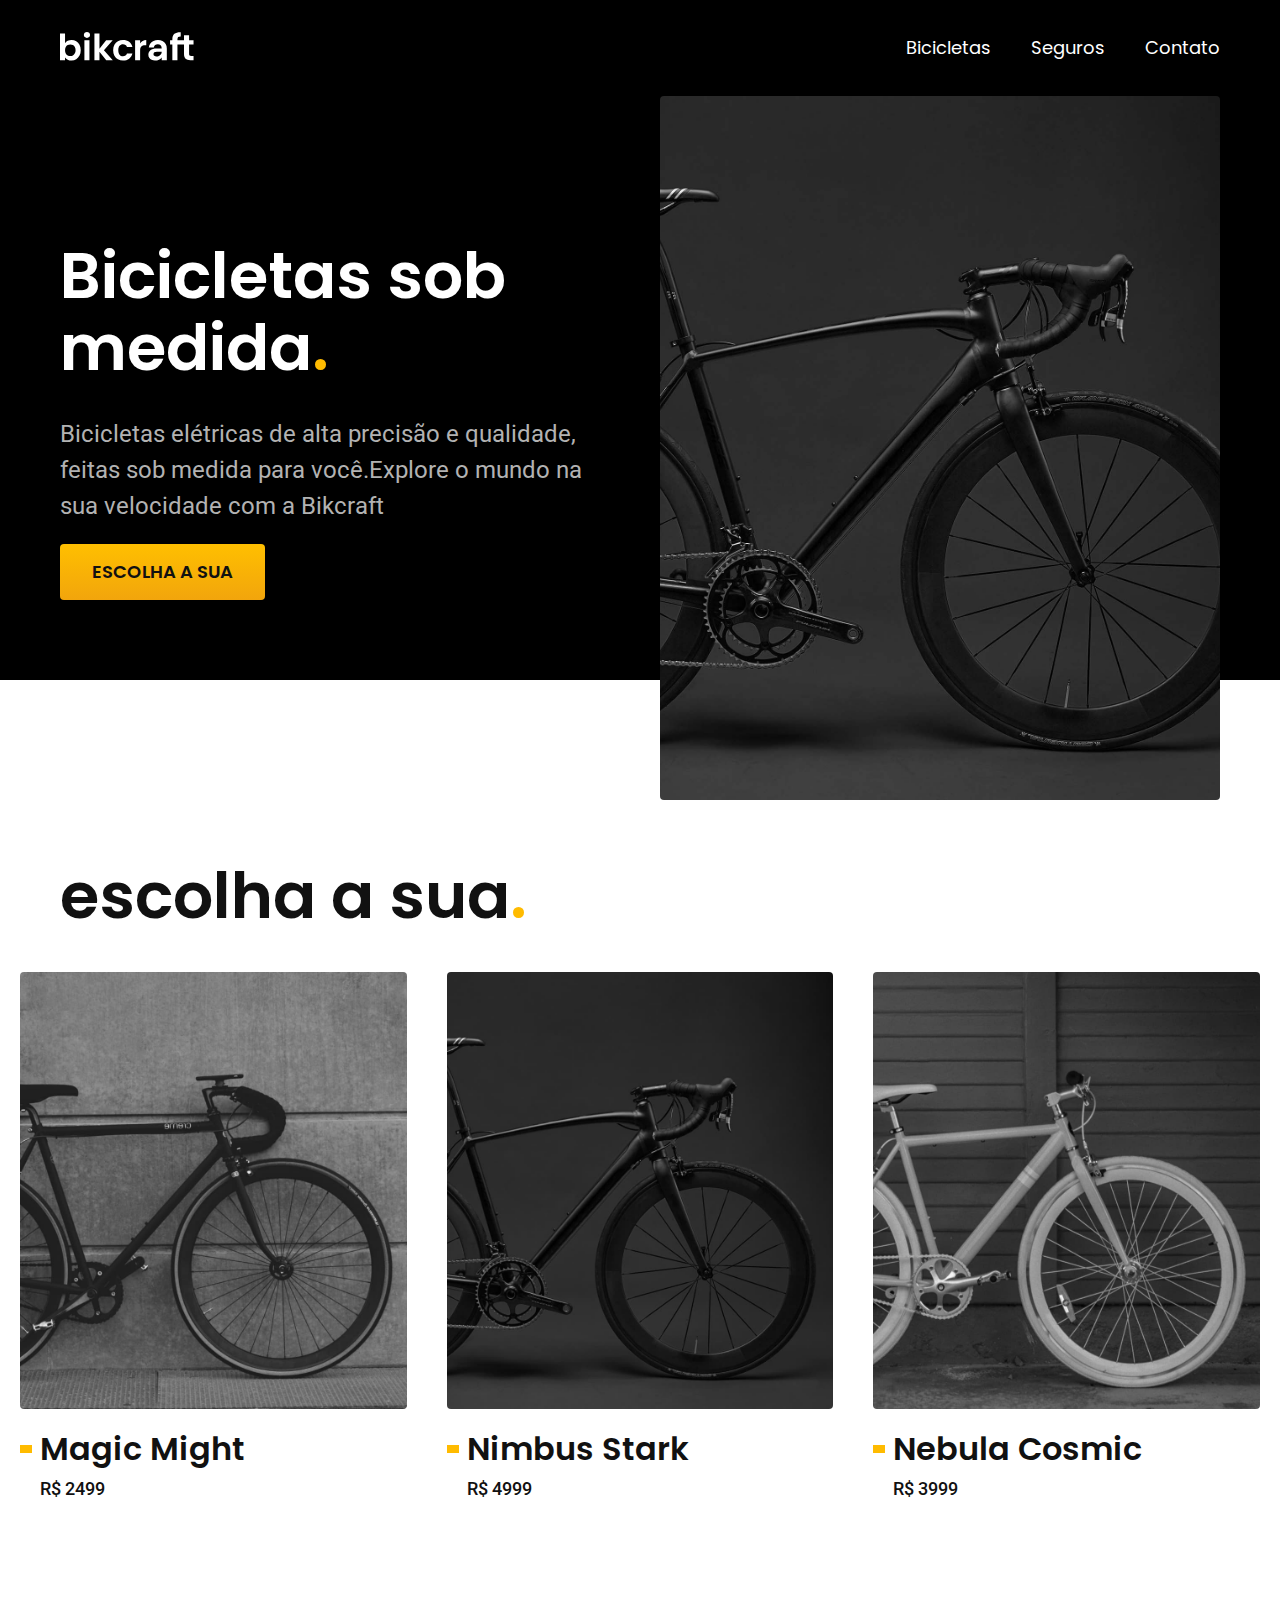
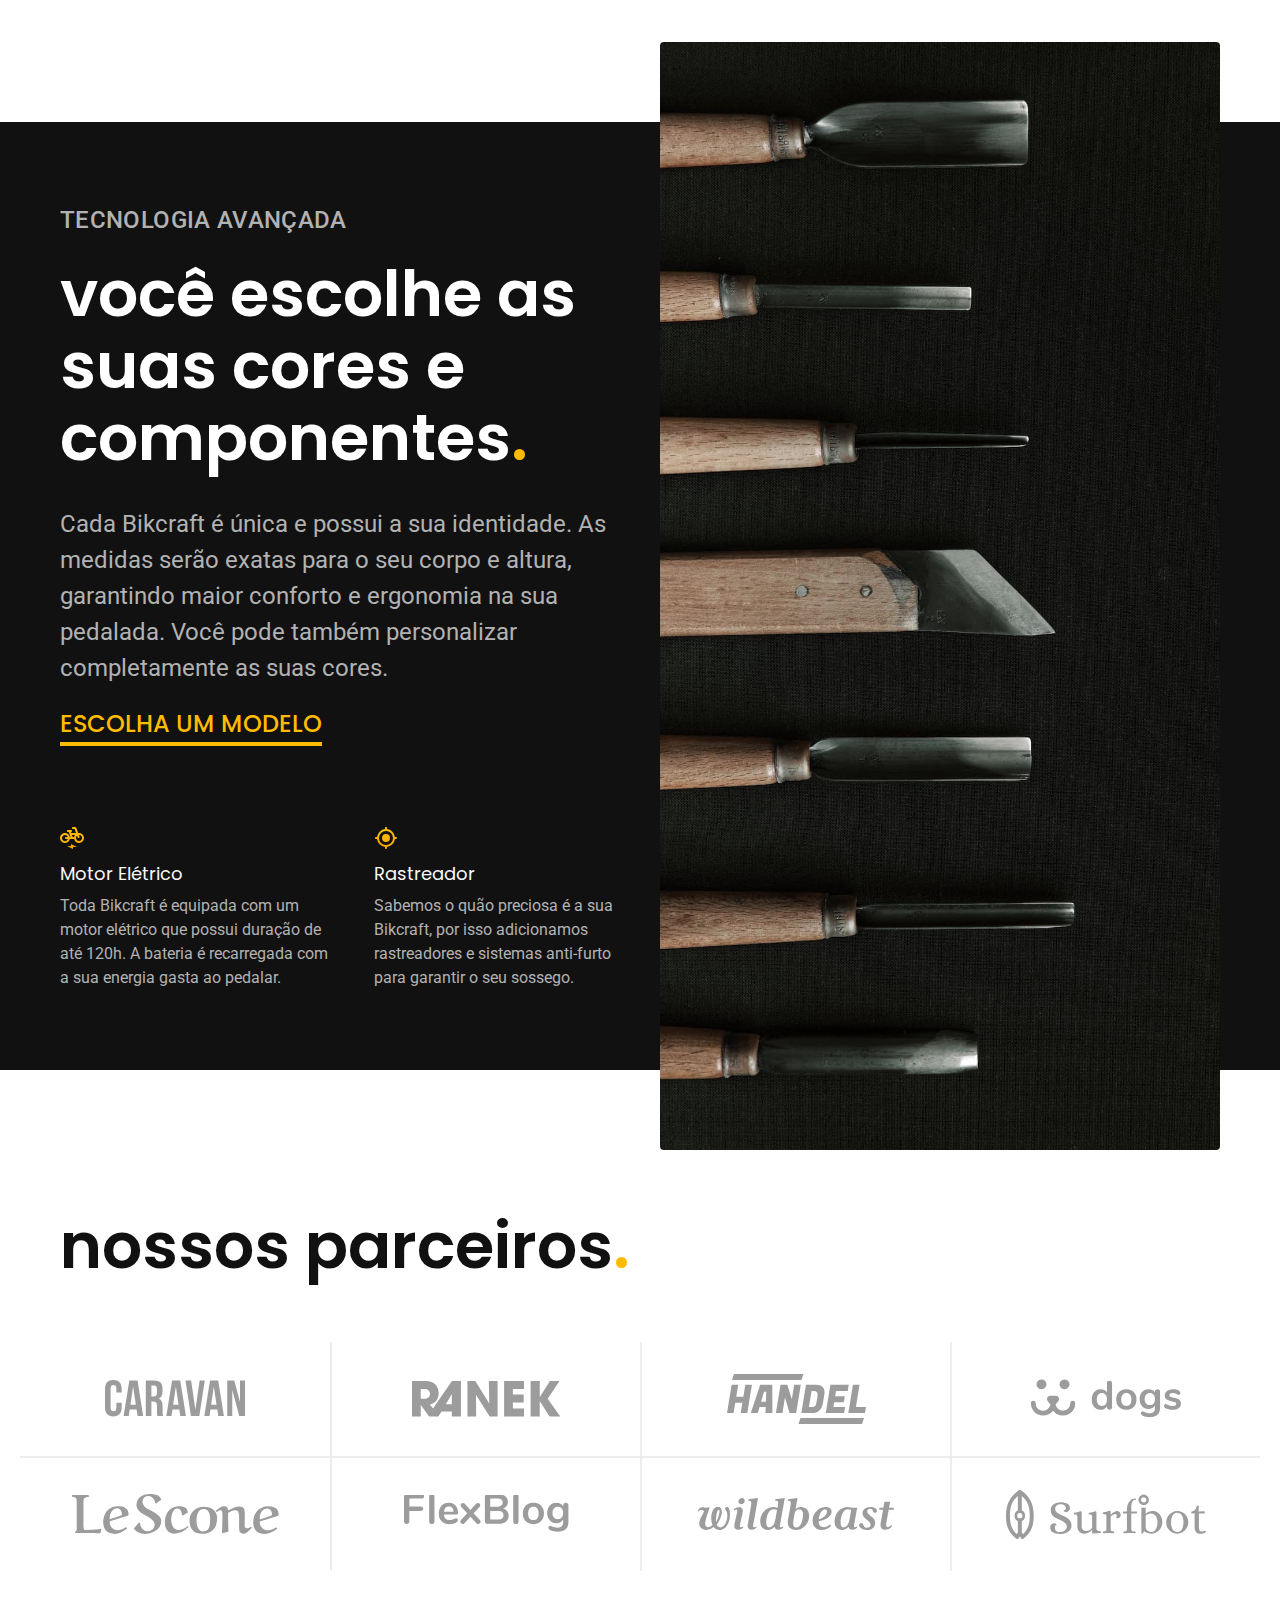
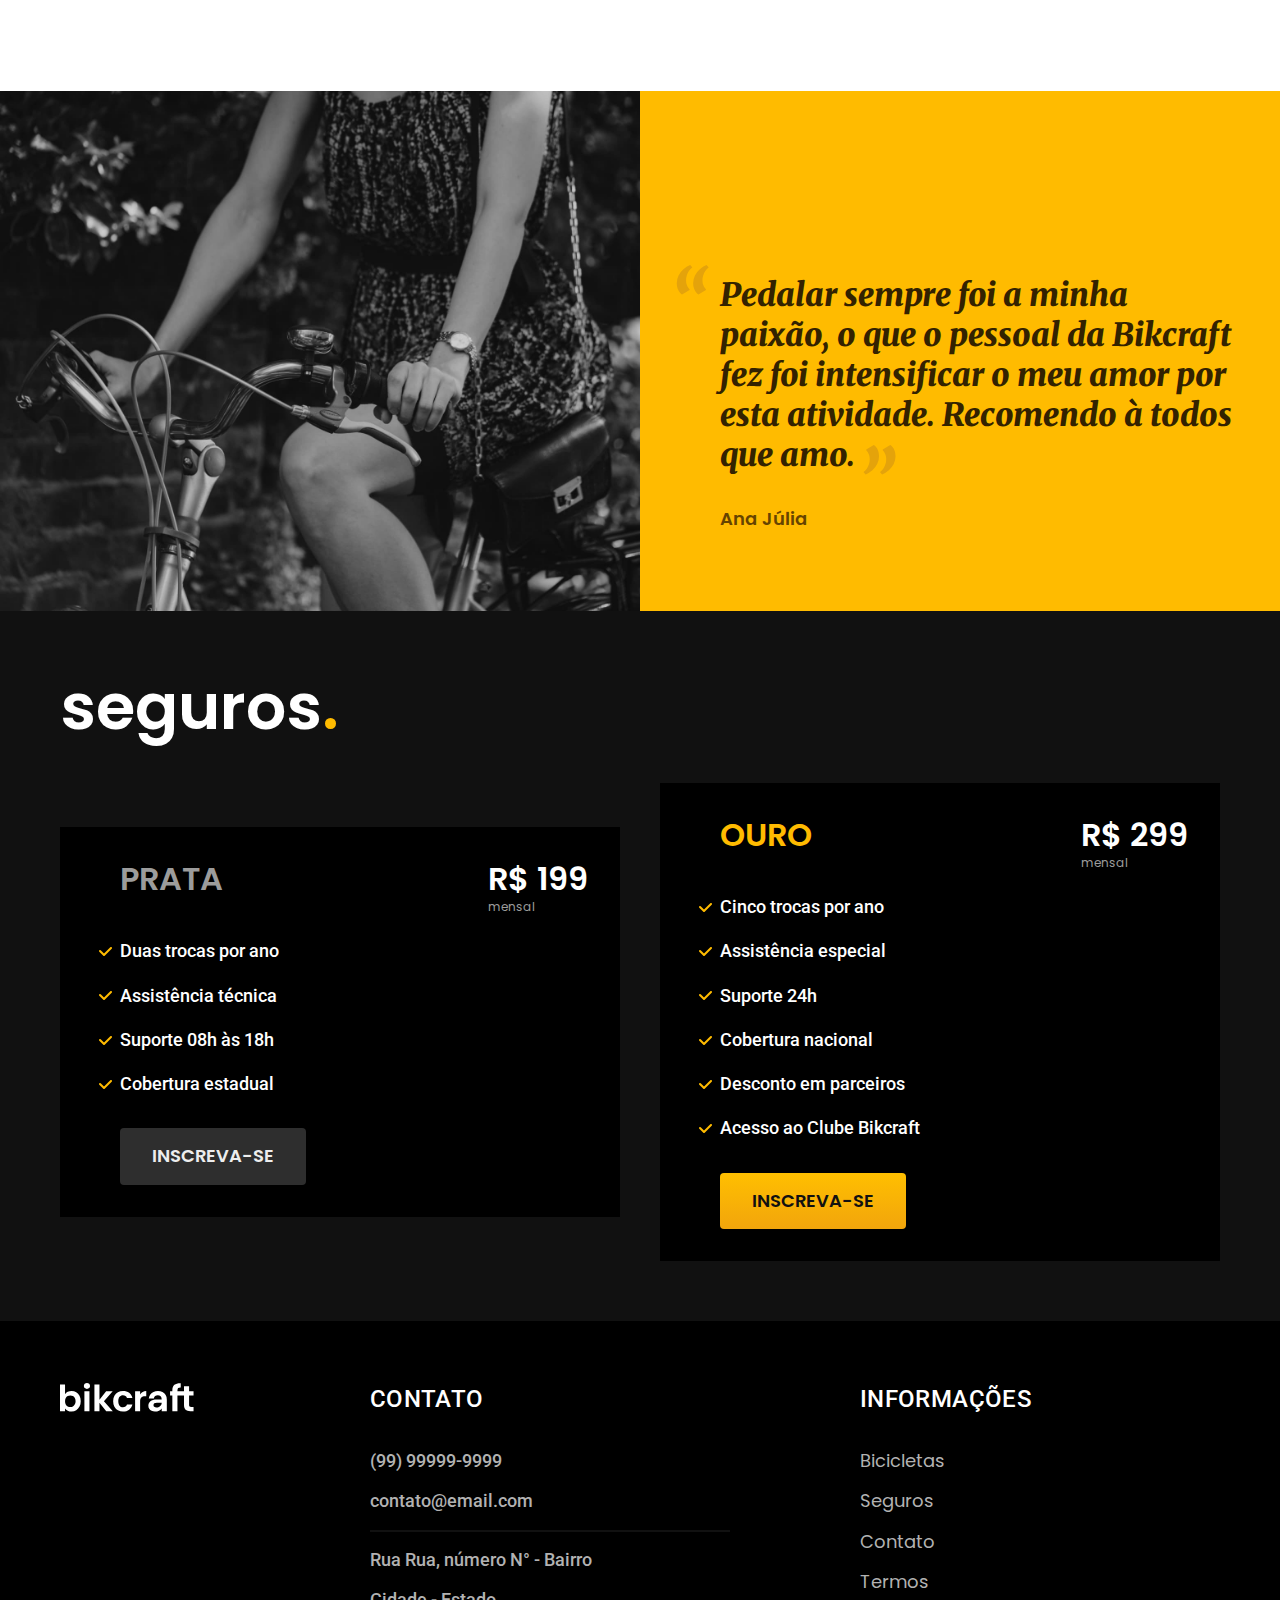
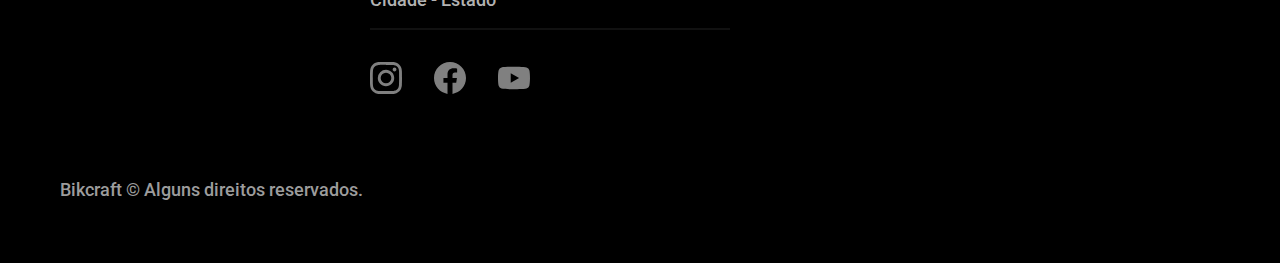
==== index.html @ 1f02629d "'Termos' internal page created, styled and responsive" ====
<!DOCTYPE html>
<html lang="pt-br">

<head>
  <meta charset="UTF-8">
  <meta http-equiv="X-UA-Compatible" content="IE=edge">
  <meta name="viewport" content="width=device-width, initial-scale=1.0">
  <meta name="description" content="Bicicletas elétricas de alta precisão e qualidade, feitas sob medida para o cliente. Explore o mundo na sua velocidade com a Bikcraft.">
  <link rel="shortcut icon" href="./img/" type="image/x-icon">
  <link rel="stylesheet" href="./css/style.css">
  <link rel="preconnect" href="https://fonts.googleapis.com">
  <link rel="preconnect" href="https://fonts.gstatic.com" crossorigin>
  <link href="https://fonts.googleapis.com/css2?family=Merriweather:ital,wght@1,900&family=Poppins:wght@400;600&family=Roboto:wght@400;500&display=swap" rel="stylesheet">
  <title>Bikcraft | Bicicletas elétricas</title>
</head>

<body>
  <header class="header-bg">
    <div class="header container">
      <a href="./">
        <img src="./img/bikcraft.svg" alt="logo tipográfico da Bikcraft">
      </a>
      <nav aria-label="navegação primária">
        <ul class="header-menu font-1-m color-0">
          <li><a href="./bicicletas.html">Bicicletas</a></li>
          <li><a href="./seguros.html">Seguros</a></li>
          <li><a href="./contato.html">Contato</a></li>
        </ul>
      </nav>
    </div>
  </header>

  <main class="intro-bg">
    <div class="intro container">
      <div class="intro-content">
        <h1 class="font-1-xxl color-0">Bicicletas sob medida<span>.</span></h1>
        <p class="font-2-l color-5">Bicicletas elétricas de alta precisão e qualidade, feitas sob medida para você.Explore o mundo na sua velocidade com a Bikcraft</p>
        <a href="./bicicletas.html" class="button">Escolha a sua</a>
      </div>
      <div>
        <img src="./img/fotos/introducao.jpg" alt="bicicleta preta">
      </div>
    </div>
  </main>

  <article class="bicicletas-lista">
    <h2 class="container font-1-xxl">escolha a sua<span>.<span></h2>
    <ul>
      <li>
        <a href="./bicicletas/magic.html">
          <img src="./img/bicicletas/magic-home.jpg" alt="Bicicleta preta">
          <h3 class="font-1-xl">Magic Might</h3>
          <span class="font-2-m cor-8">R$ 2499</span>
        </a>
      </li>
      <li>
        <a href="./bicicletas/nimbus.html">
          <img src="./img/bicicletas/nimbus-home.jpg" alt="Bicicleta preta">
          <h3 class="font-1-xl">Nimbus Stark</h3>
          <span class="font-2-m cor-8">R$ 4999</span>
        </a>
      </li>
      <li>
        <a href="./bicicletas/nebula.html">
          <img src="./img/bicicletas/nebula-home.jpg" alt="Bicicleta preta">
          <h3 class="font-1-xl">Nebula Cosmic</h3>
          <span class="font-2-m cor-8">R$ 3999</span>
        </a>
      </li>
    </ul>
  </article>

  <article class="tecnologia-bg">
    <div class="tecnologia container">
      <div class="tecnologia-content">
        <span class="font-2-l-b color-5">Tecnologia Avançada</span>
        <h2 class="font-1-xxl color-0">você escolhe as suas cores e componentes<span>.</span></h2>
        <p class="font-2-l color-5">Cada Bikcraft é única e possui a sua identidade. As medidas serão exatas para o seu corpo e altura, garantindo maior conforto e ergonomia na sua pedalada. Você pode também personalizar completamente as suas cores.</p>
        <a href="./bicicletas.html" class="link">Escolha um modelo</a>
        <div class="tecnologia-features">
          <div class="features-feature">
            <img src="./img/icones/eletrica.svg" class="icon">
            <h3 class="font-1-m color-1">Motor Elétrico</h3>
            <p class="font-2-s color-5">Toda Bikcraft é equipada com um motor elétrico que possui duração de até 120h. A bateria é recarregada com a sua energia gasta ao pedalar.</p>
          </div>

          <div class="features-feature">
            <img src="./img/icones/rastreador.svg" class="icon">
            <h3 class="font-1-m color-1">Rastreador</h3>
            <p class="font-2-s color-5">Sabemos o quão preciosa é a sua Bikcraft, por isso adicionamos rastreadores e sistemas anti-furto para garantir o seu sossego.</p>
          </div>
        </div>
      </div>

      <div class="tecnologia-img">
        <img src="./img/fotos/tecnologia.jpg" alt="ferramentas">
      </div>

    </div>
  </article>

  <section class="parceiros" aria-label="Nossos Parceiros">
    <h2 class="container font-1-xxl">nossos parceiros<span>.<span></h2>
    <ul>
      <li><img src="./img/parceiros/caravan.svg" alt="logo tipográfico da empresa caravan"></li>
      <li><img src="./img/parceiros/ranek.svg" alt="logo tipográfico da empresa ranel"></li>
      <li><img src="./img/parceiros/handel.svg" alt="logo tipográfico da empresa handel"></li>
      <li><img src="./img/parceiros/dogs.svg" alt="logo tipográfico da empresa dogs com desenho do rosto de um cachorro"></li>
      <li><img src="./img/parceiros/lescone.svg" alt="logo tipográfico da empresa lescone"></li>
      <li><img src="./img/parceiros/flexblog.svg" alt="logo tipográfico da empresa flexblog"></li>
      <li><img src="./img/parceiros/wildbeast.svg" alt="logo tipográfico da empresa wildbeast"></li>
      <li><img src="./img/parceiros/surfbot.svg" alt="logo tipográfico da empresa surfbot e um desenho de uma prancha de surf"></li>
    </ul>
  </section>

  <section class="social-proof" aria-label="Depoimento">
    <img src="./img/fotos/depoimento.jpg" alt="Pessoa pedalando com uma bicicleta Bikcraft" width="1560" height="1360">
    <div class="social-proof-content ">
      <blockquote class="font-1-xl color-p5">
        <p>Pedalar sempre foi a minha paixão, o que o pessoal da Bikcraft fez foi intensificar o meu amor por esta atividade. Recomendo à todos que amo.</p>
      </blockquote>
      <span class="font-1-m-b color-p4">Ana Júlia</span>
    </div>
  </section>
  <article class="seguros-bg">
    <div class="seguros container">
      <h2 class="font-1-xxl color-0">seguros<span>.<span></h2>
      <div class="seguros-item">
        <h3 class="font-1-xl color-6">PRATA</h3>
        <span class="font-1-xl color-0">R$ 199 <span class="font-1-xs color-6">mensal</span></span>
        <ul class="font-2-m color-0">
          <li>Duas trocas por ano</li>
          <li>Assistência técnica</li>
          <li>Suporte 08h às 18h</li>
          <li>Cobertura estadual</li>
        </ul>
        <a class="button secondary" href="./orcamento.html">Inscreva-se</a>
      </div>

      <div class="seguros-item">
        <h3 class="font-1-xl color-p1">OURO</h3>
        <span class="font-1-xl color-0">R$ 299 <span class="font-1-xs color-6">mensal</span></span>
        <ul class="font-2-m color-0">
          <li>Cinco trocas por ano</li>
          <li>Assistência especial</li>
          <li>Suporte 24h</li>
          <li>Cobertura nacional</li>
          <li>Desconto em parceiros</li>
          <li>Acesso ao Clube Bikcraft</li>
        </ul>
        <a class="button" href="./orcamento.html">Inscreva-se</a>
      </div>
    </div>
  </article>

  <footer class="footer-bg">
    <div class="footer container">
      <img src="./img/bikcraft.svg" alt="logo tipográfico da Bikcraft">
      <div class="footer-contact">
        <h3 class="font-2-l-b color-0">Contato</h3>
        <ul class="font-2-m color-5">
          <li><a href="tel:+5599999999999">(99) 99999-9999</a></li>
          <li><a href="mailto:contato@email.com">contato@email.com</a></li>
          <li>Rua Rua, número N° - Bairro</li>
          <li>Cidade - Estado</li>
        </ul>
        <div class="footer-socials">
          <a href="https://www.instagram.com">
            <img src="./img/redes/instagram.svg" alt="logo Instagram">
          </a>
          <a href="https://www.facebook.com">
            <img src="./img/redes/facebook.svg" alt="logo Facebook">
          </a>
          <a href="https://www.youtube.com">
            <img src="./img/redes/youtube.svg" alt="logo Youtube">
          </a>
        </div>
      </div>

      <div class="footer-info">
        <h3 class="font-2-l-b color-0">Informações</h3>
        <nav aria-label="navegação secundária no rodapé do site">
          <ul class="font-1-m color-5">
            <li><a href="./bicicletas.html">Bicicletas</a></li>
            <li><a href="./seguros.html">Seguros</a></li>
            <li><a href="./contato.html">Contato</a></li>
            <li><a href="./termos.html">Termos</a></li>
          </ul>
        </nav>
      </div>
      <p class="footer-copy font-2-m color-6">Bikcraft © Alguns direitos reservados.</p>
    </div>

  </footer>
</body>

</html>
---- css/style.css ----
/* GLOBAL STYLES */

@import url("./global/global.css");
@import url("./utilities/typography.css");
@import url("./utilities/colors.css");
@import url("./utilities/components.css");
@import url("./global/header.css");
@import url("./global/footer.css");

/* HOMEPAGE STYLES */
@import url("./home/intro.css");
@import url("./bicicletas/bicicletas-lista.css");
@import url("./home/tecnologia.css");
@import url("./home/parceiros.css");
@import url("./home/social-proof.css");
@import url("./home/seguros.css");

/* INTERNAL PAGES STYLES */

@import url("./termos/termos.css");
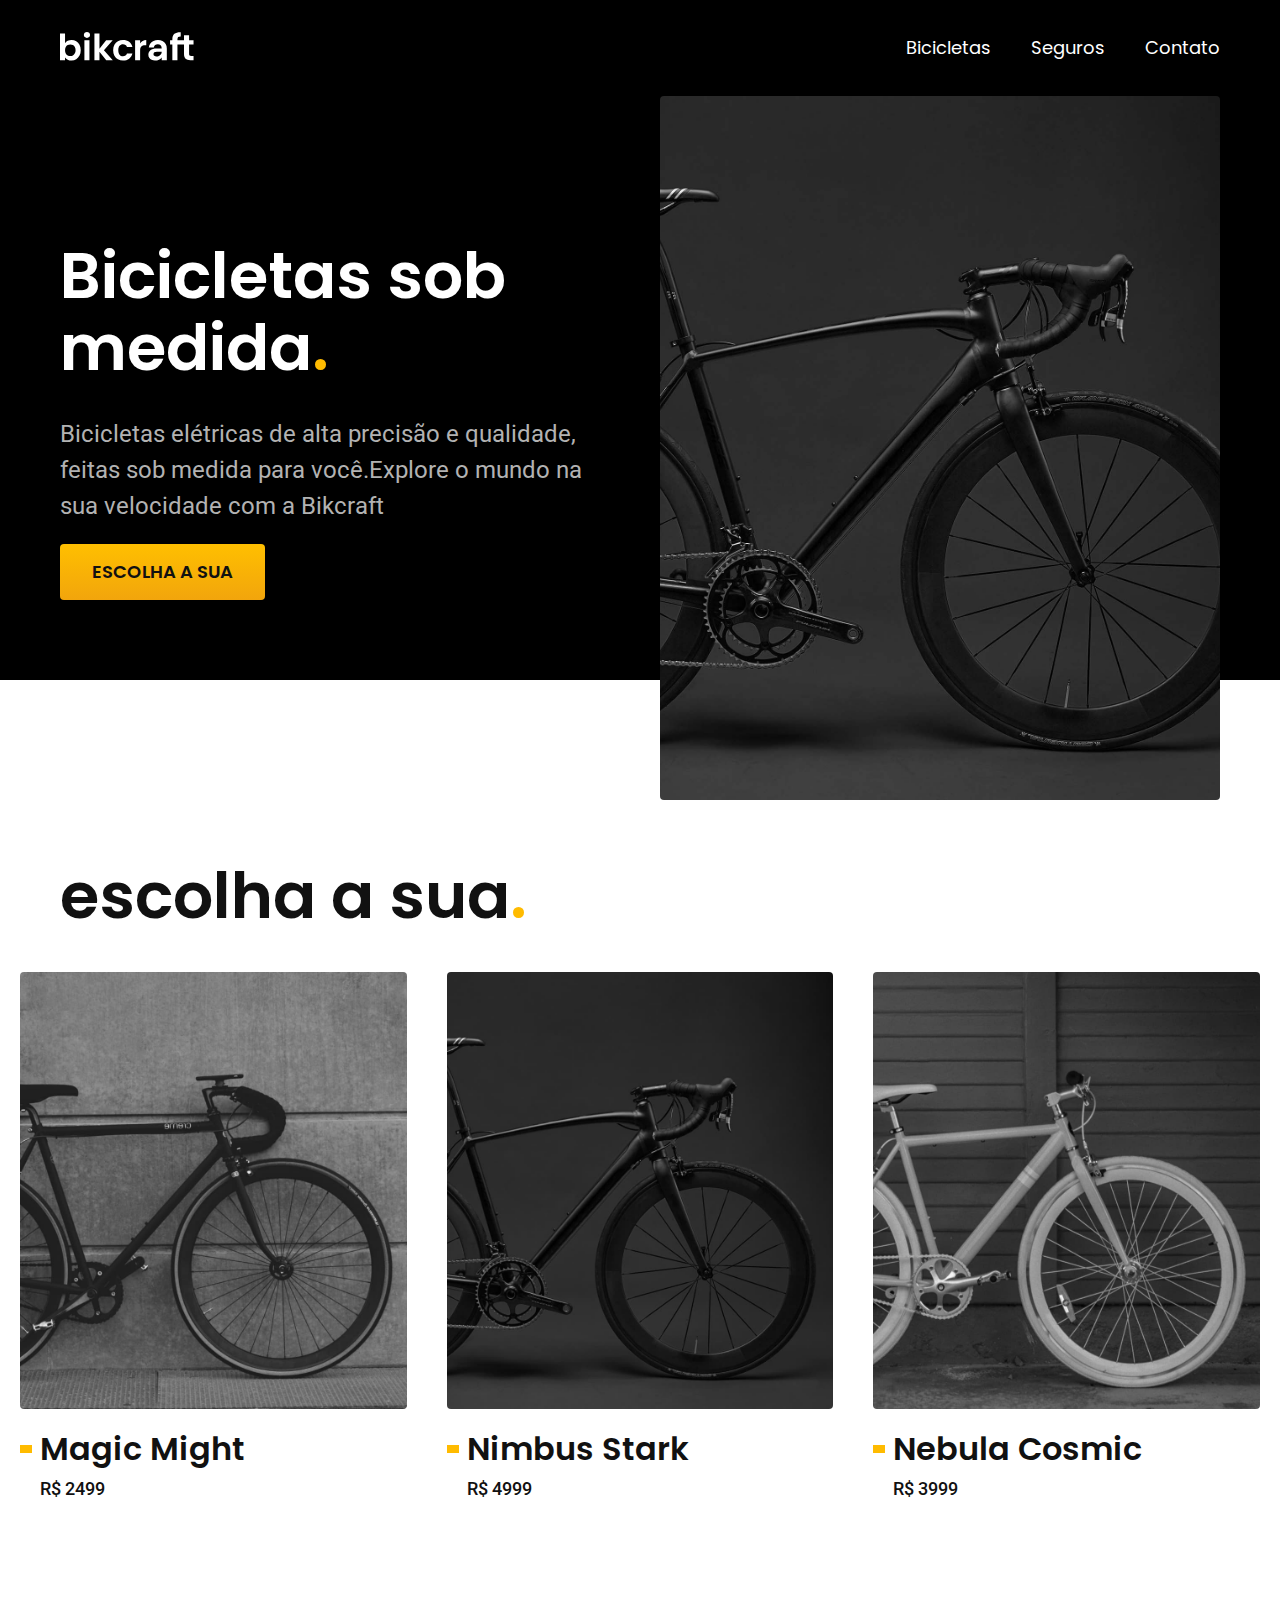
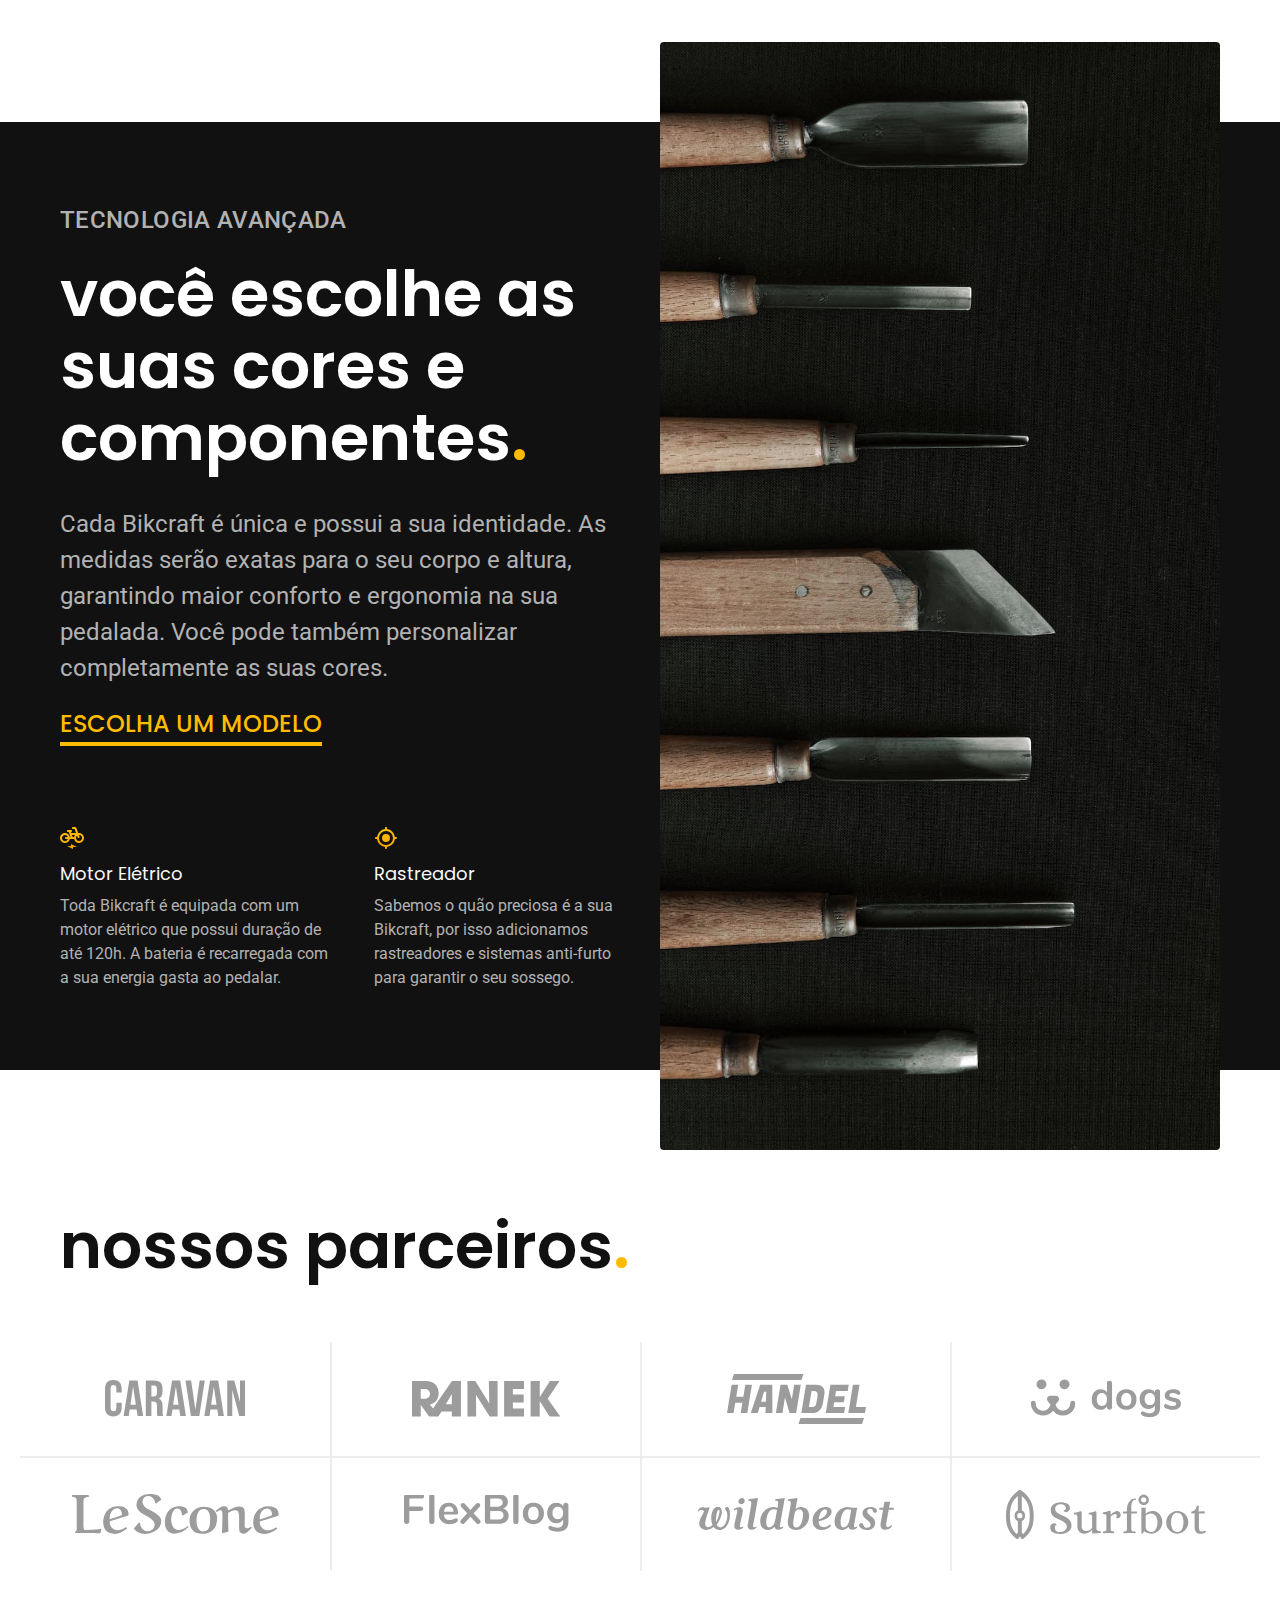
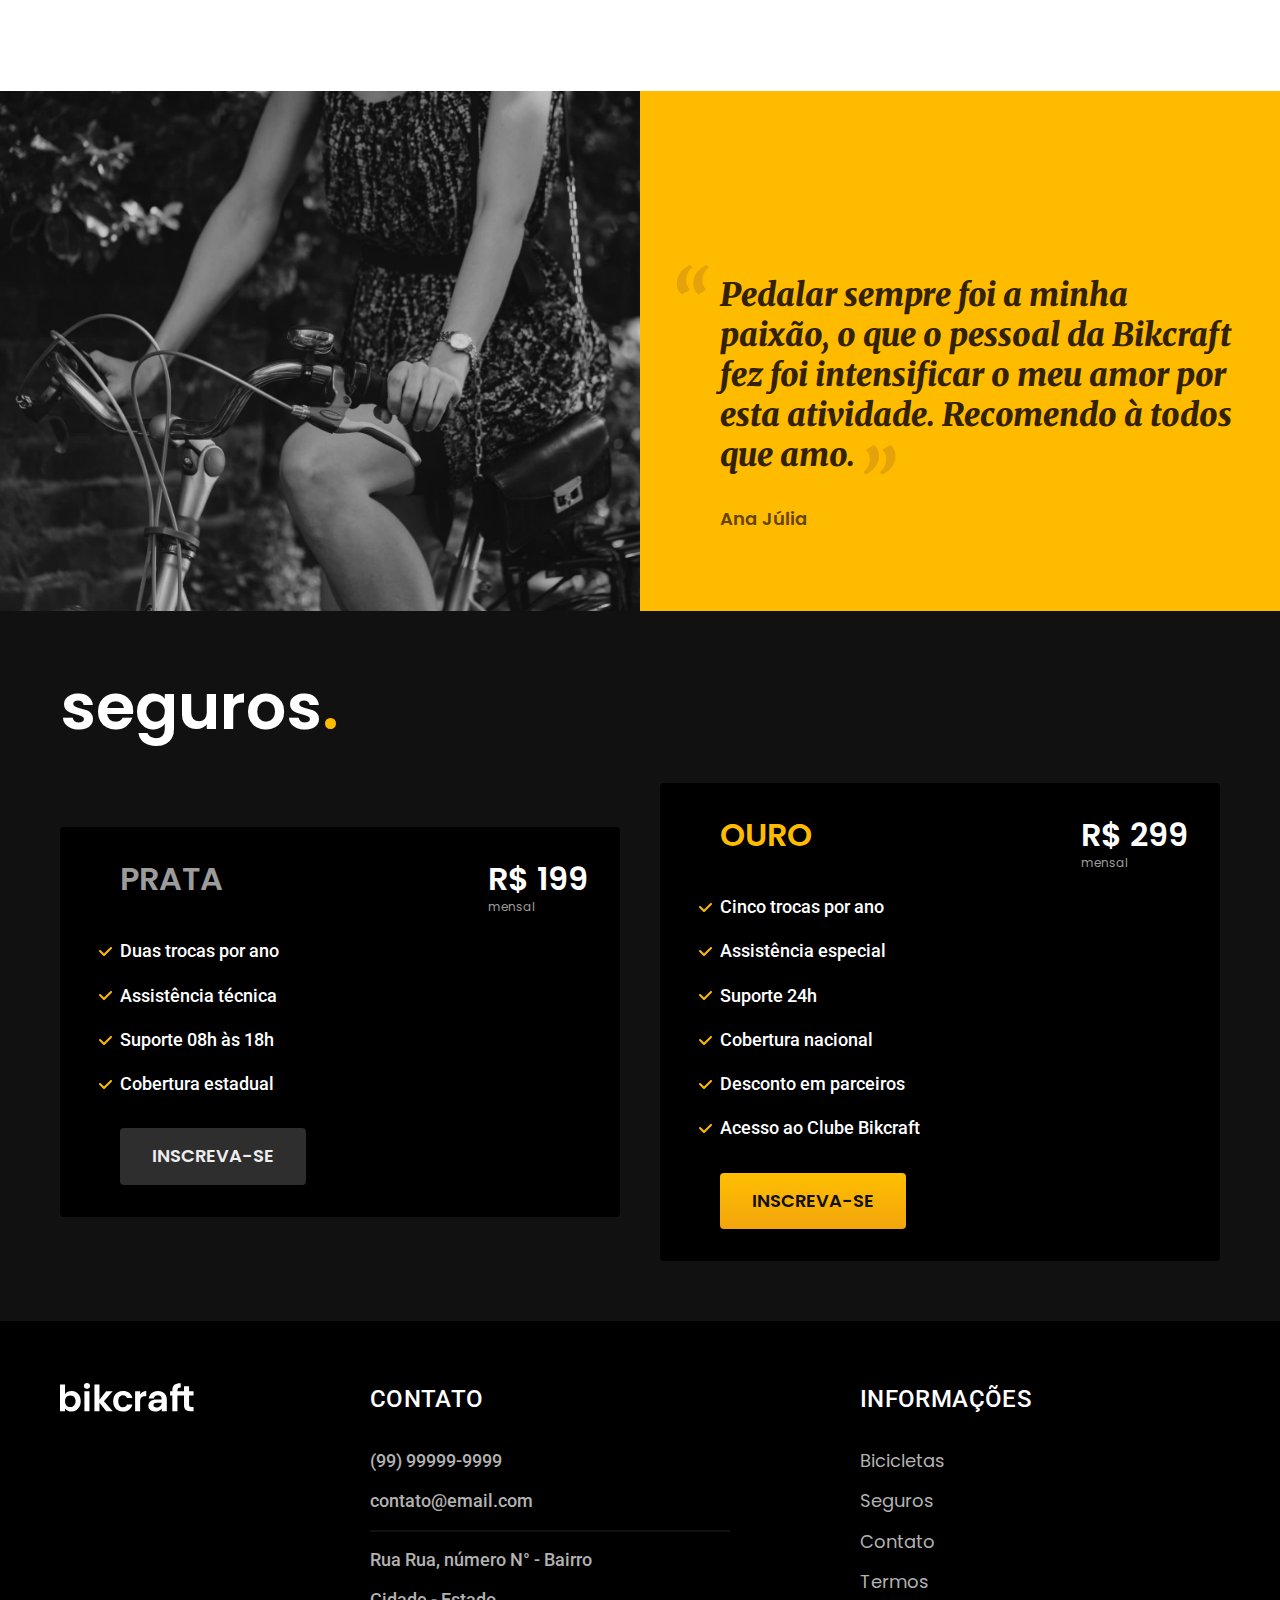
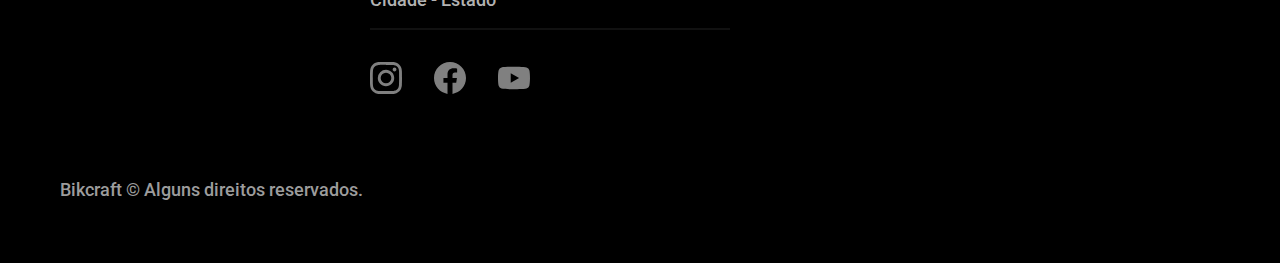
==== commit d9f03709: "'Bicicleta' individual pages created, styled and responsive.Small general fixes" ====
--- a/index.html
+++ b/index.html
@@ -62,7 +62,7 @@
       </li>
       <li>
         <a href="./bicicletas/nebula.html">
-          <img src="./img/bicicletas/nebula-home.jpg" alt="Bicicleta preta">
+          <img src="./img/bicicletas/nebula-home.jpg" alt="Bicicleta branca">
           <h3 class="font-1-xl">Nebula Cosmic</h3>
           <span class="font-2-m cor-8">R$ 3999</span>
         </a>
--- a/css/style.css
+++ b/css/style.css
@@ -13,8 +13,17 @@
 @import url("./home/tecnologia.css");
 @import url("./home/parceiros.css");
 @import url("./home/social-proof.css");
-@import url("./home/seguros.css");
 
 /* INTERNAL PAGES STYLES */
+/* BICICLETAS */
+@import url("./bicicletas/bicicletas.css");
+@import url("./bicicleta/bicicleta.css");
+@import url("./bicicleta/seguro.css");
 
+/* SEGUROS */
+@import url("./seguros/seguros.css");
+@import url("./seguros/vantagens.css");
+@import url("./seguros/faq.css");
+
+/* TERMOS */
 @import url("./termos/termos.css");
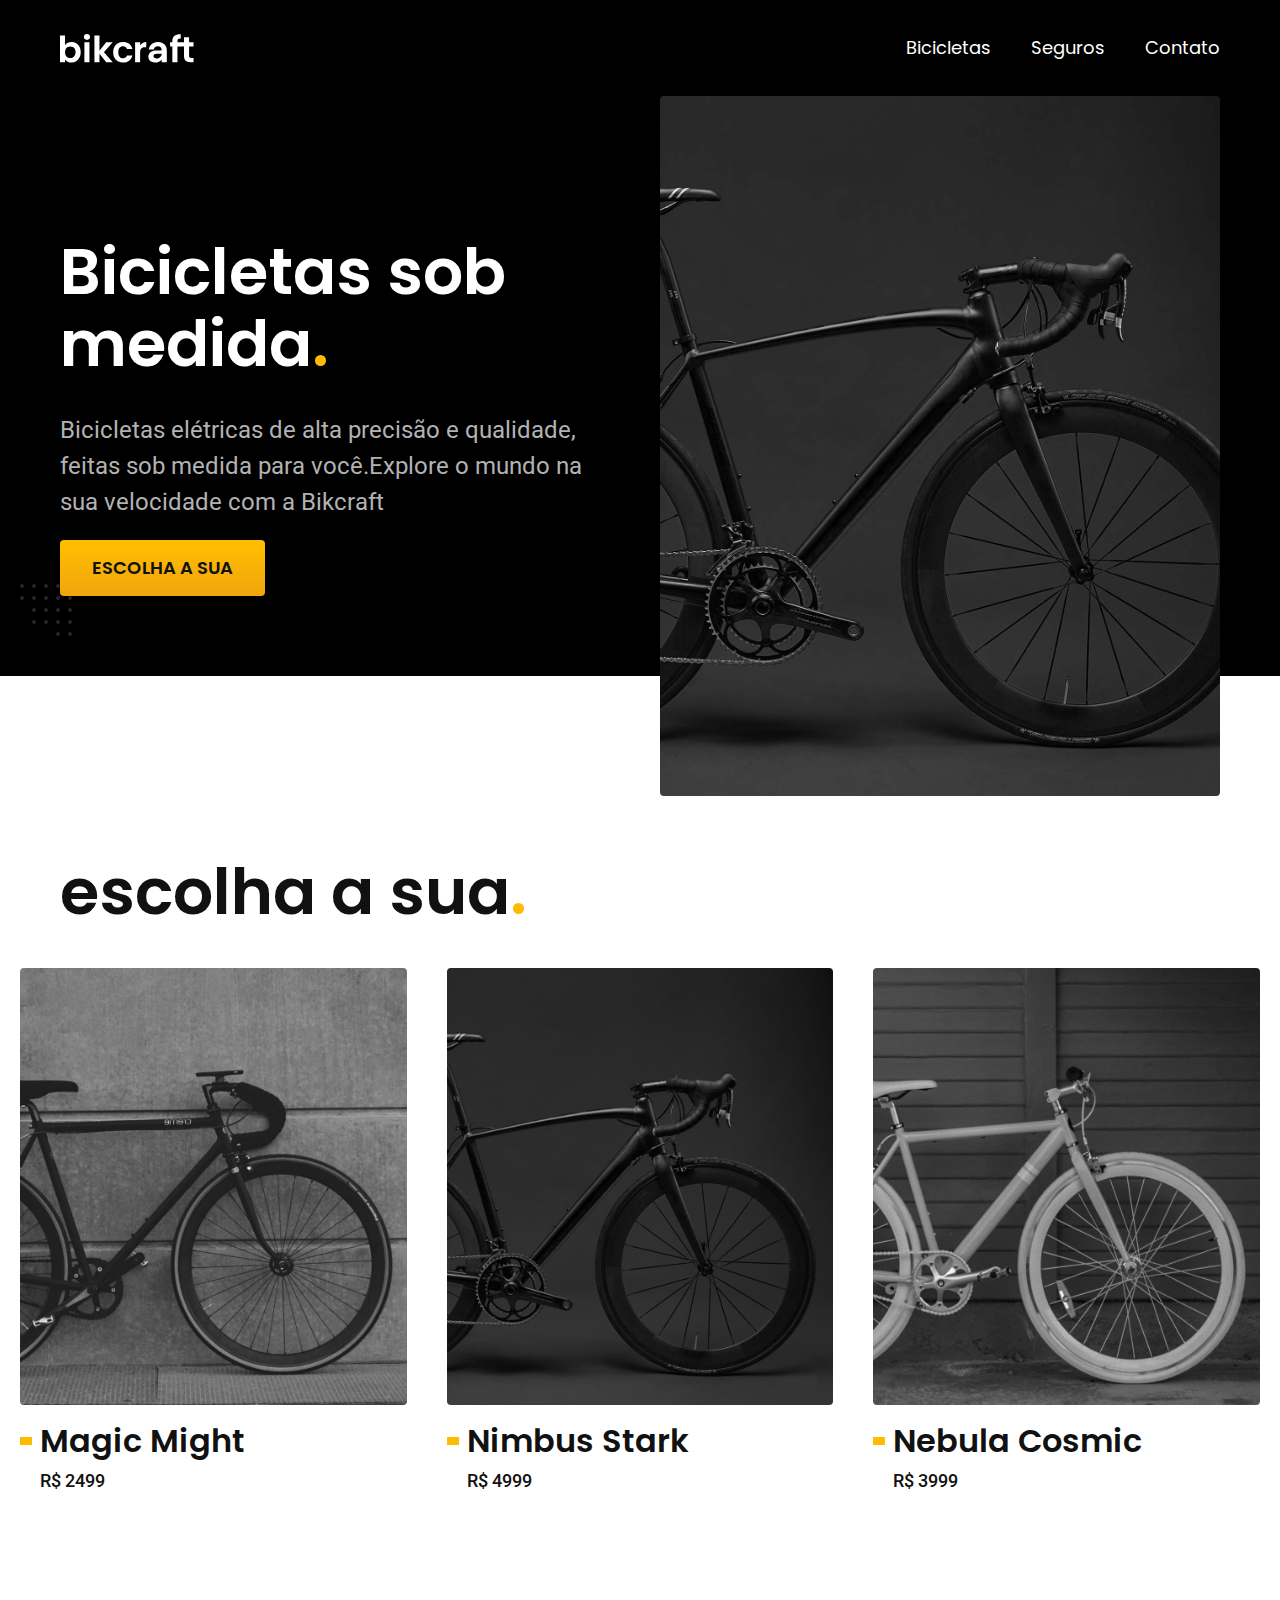
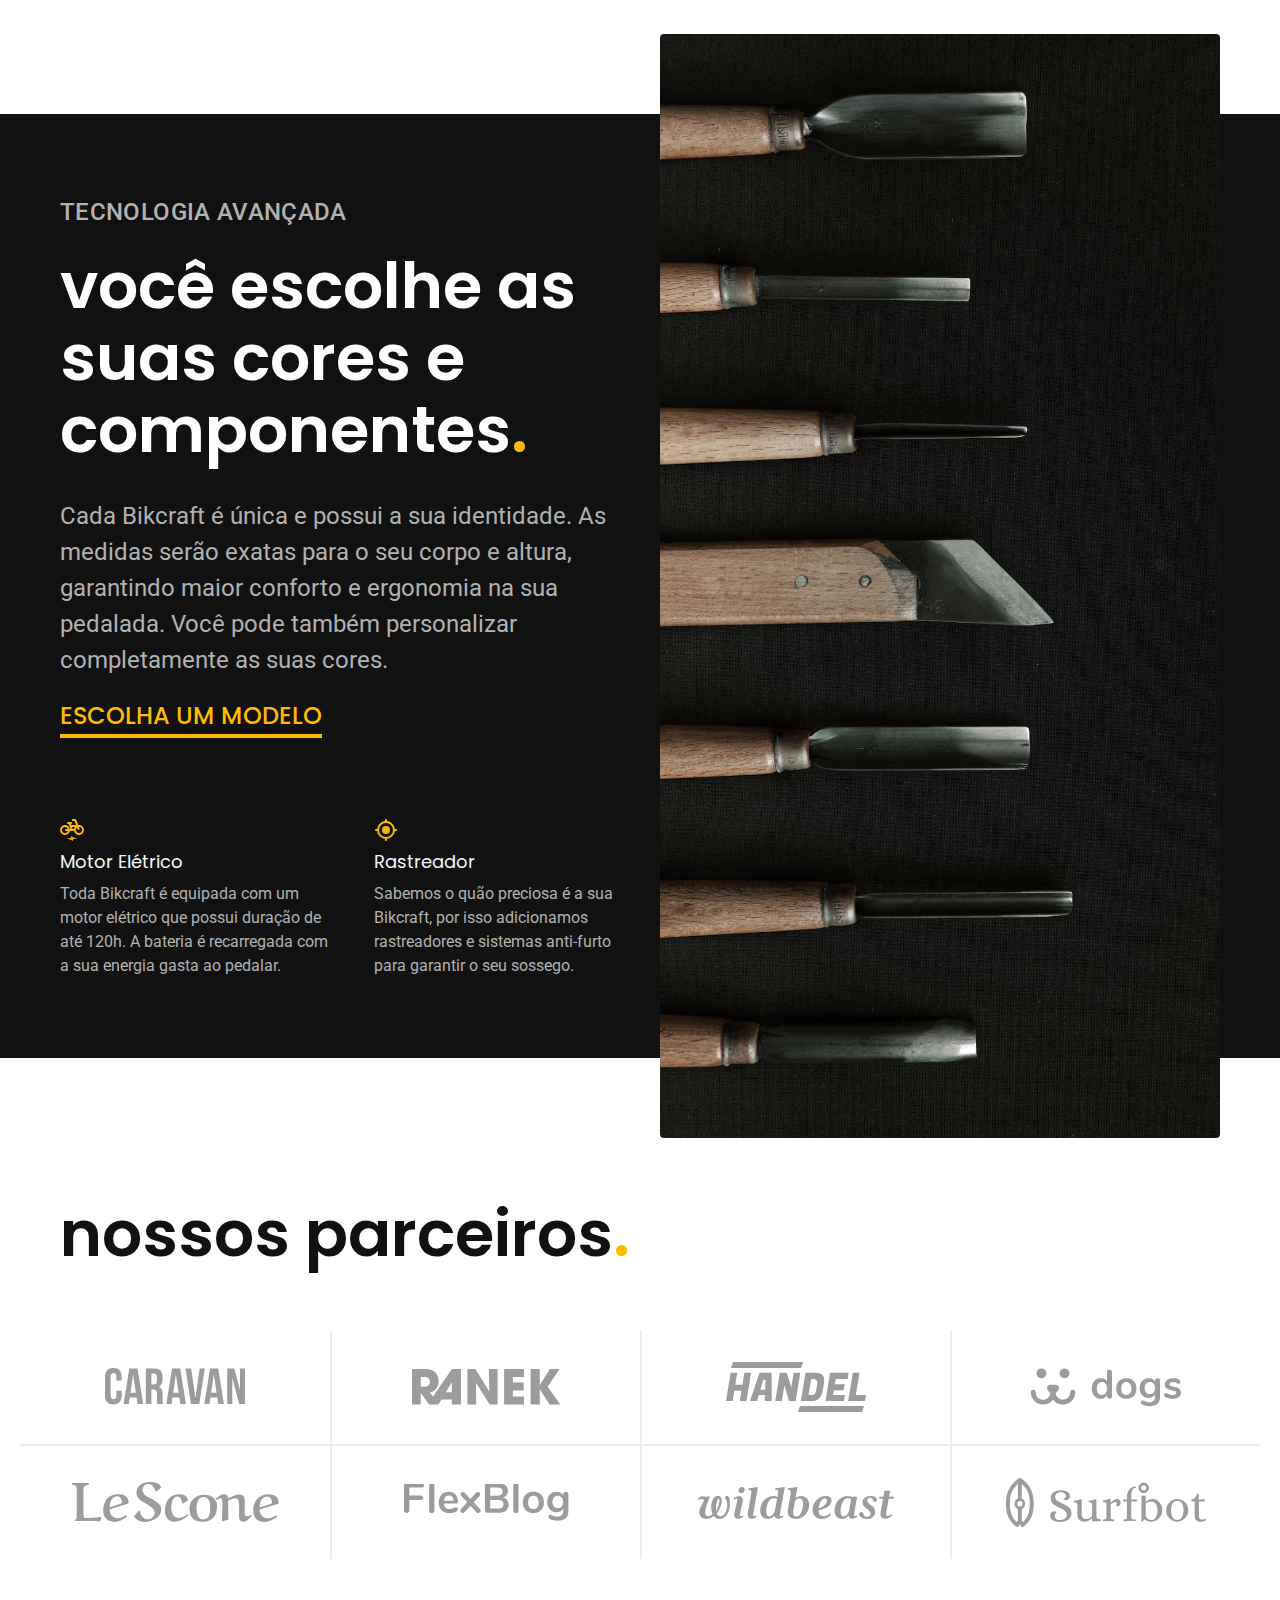
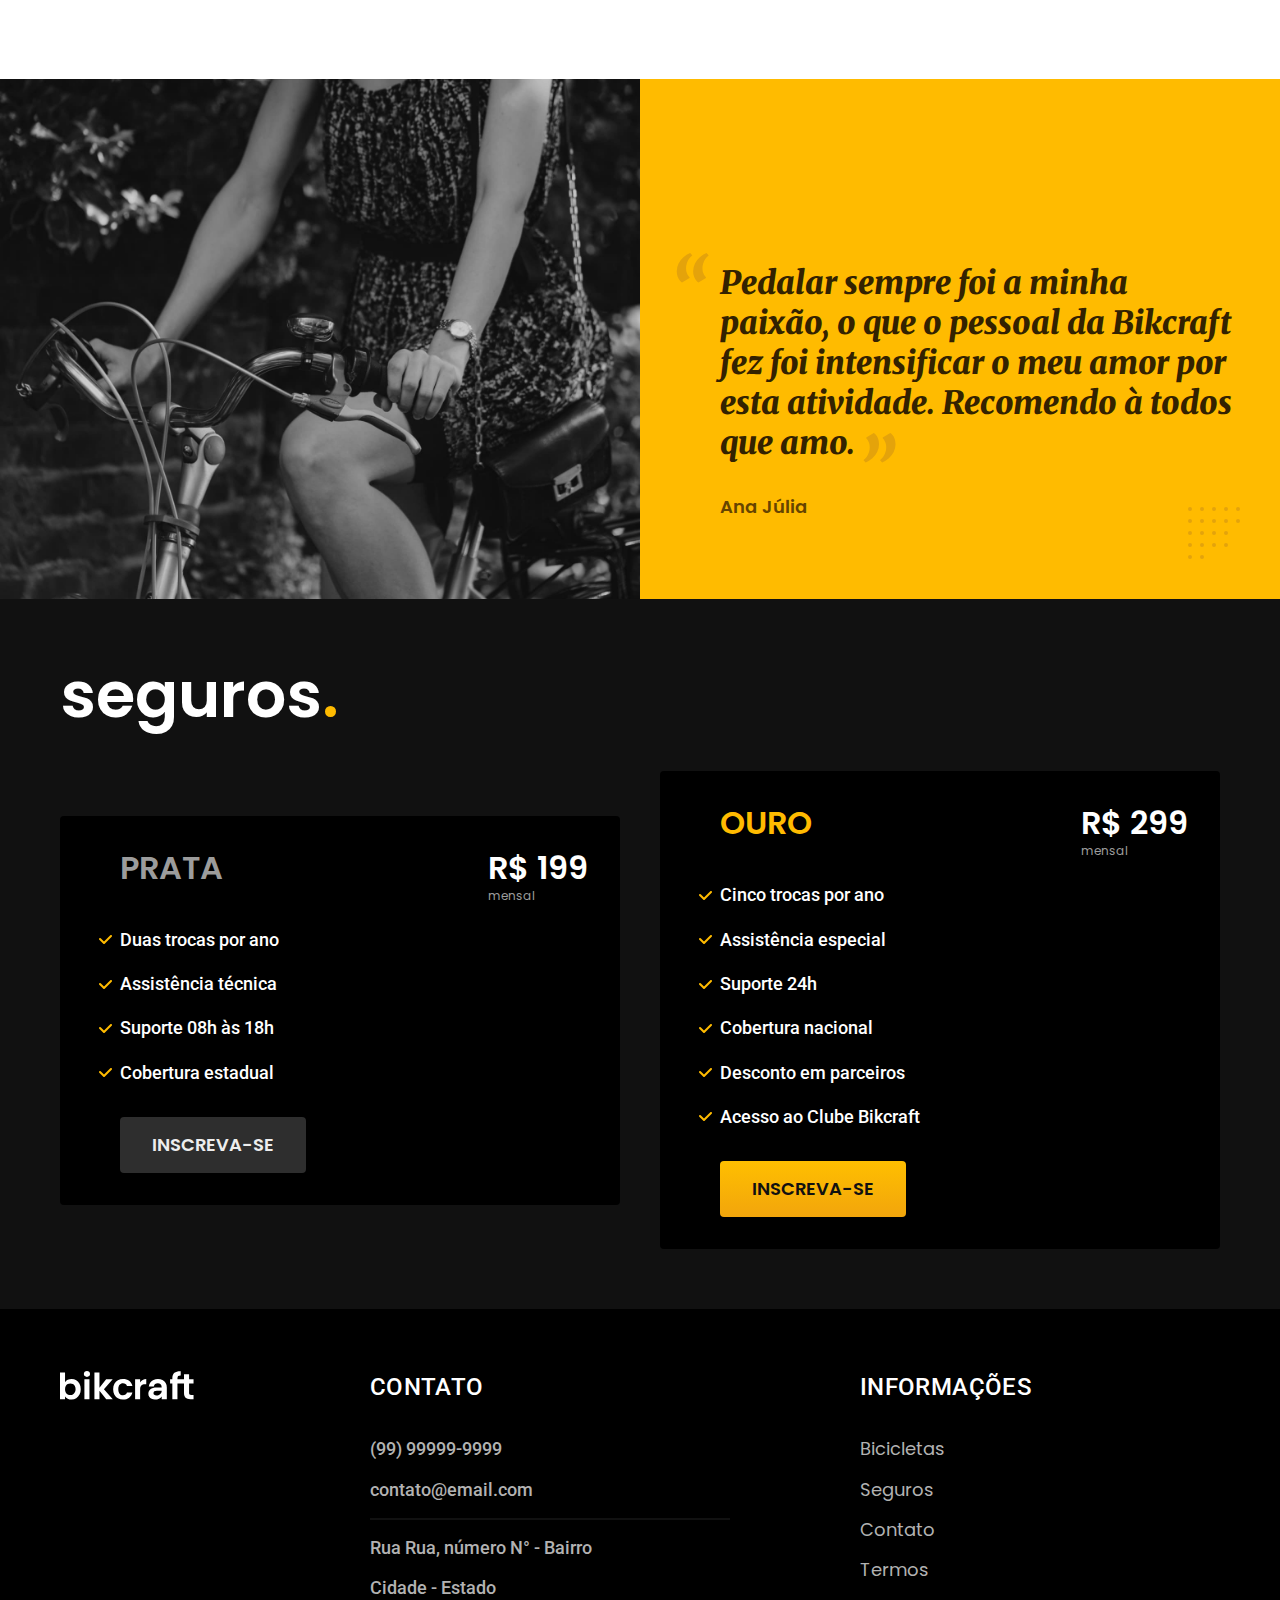
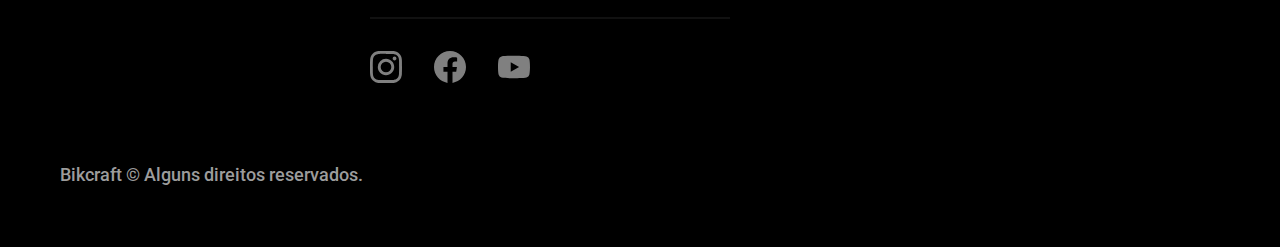
==== commit 74816870: "General fixes in order to optimize website according to Lighthouse suggestions" ====
--- a/index.html
+++ b/index.html
@@ -6,9 +6,8 @@
   <meta http-equiv="X-UA-Compatible" content="IE=edge">
   <meta name="viewport" content="width=device-width, initial-scale=1.0">
   <meta name="description" content="Bicicletas elétricas de alta precisão e qualidade, feitas sob medida para o cliente. Explore o mundo na sua velocidade com a Bikcraft.">
-  <link rel="shortcut icon" href="./img/" type="image/x-icon">
-  <link rel="stylesheet" href="./css/style.css">
-  <link rel="preconnect" href="https://fonts.googleapis.com">
+  <link rel="preload" href="./css/style.css" as="style">
+  <link rel="stylesheet" href="./css/style.css">  <link rel="preconnect" href="https://fonts.googleapis.com">
   <link rel="preconnect" href="https://fonts.gstatic.com" crossorigin>
   <link href="https://fonts.googleapis.com/css2?family=Merriweather:ital,wght@1,900&family=Poppins:wght@400;600&family=Roboto:wght@400;500&display=swap" rel="stylesheet">
   <title>Bikcraft | Bicicletas elétricas</title>
@@ -18,7 +17,7 @@
   <header class="header-bg">
     <div class="header container">
       <a href="./">
-        <img src="./img/bikcraft.svg" alt="logo tipográfico da Bikcraft">
+        <img src="./img/bikcraft.svg" alt="logo tipográfico da Bikcraft" width="136" height="32">
       </a>
       <nav aria-label="navegação primária">
         <ul class="header-menu font-1-m color-0">
@@ -37,9 +36,10 @@
         <p class="font-2-l color-5">Bicicletas elétricas de alta precisão e qualidade, feitas sob medida para você.Explore o mundo na sua velocidade com a Bikcraft</p>
         <a href="./bicicletas.html" class="button">Escolha a sua</a>
       </div>
-      <div>
-        <img src="./img/fotos/introducao.jpg" alt="bicicleta preta">
-      </div>
+      <picture>
+        <source media="(max-width:800px)" srcset="./img/bicicletas/nimbus.jpg">
+        <img src="./img/fotos/introducao.jpg" alt="bicicleta preta" width="1280" height="1600">
+      </picture>
     </div>
   </main>
 
@@ -48,21 +48,27 @@
     <ul>
       <li>
         <a href="./bicicletas/magic.html">
-          <img src="./img/bicicletas/magic-home.jpg" alt="Bicicleta preta">
+          <picture>
+            <img src="./img/bicicletas/magic-home.jpg" alt="Bicicleta preta" width="920" height="1040">
+          </picture>
           <h3 class="font-1-xl">Magic Might</h3>
           <span class="font-2-m cor-8">R$ 2499</span>
         </a>
       </li>
       <li>
         <a href="./bicicletas/nimbus.html">
-          <img src="./img/bicicletas/nimbus-home.jpg" alt="Bicicleta preta">
+          <picture>
+            <img src="./img/bicicletas/nimbus-home.jpg" alt="Bicicleta preta" width="920" height="1040">
+          </picture>
           <h3 class="font-1-xl">Nimbus Stark</h3>
           <span class="font-2-m cor-8">R$ 4999</span>
         </a>
       </li>
       <li>
         <a href="./bicicletas/nebula.html">
-          <img src="./img/bicicletas/nebula-home.jpg" alt="Bicicleta branca">
+          <picture>
+            <img src="./img/bicicletas/nebula-home.jpg" alt="Bicicleta preta" width="920" height="1040">
+          </picture>
           <h3 class="font-1-xl">Nebula Cosmic</h3>
           <span class="font-2-m cor-8">R$ 3999</span>
         </a>
@@ -79,13 +85,13 @@
         <a href="./bicicletas.html" class="link">Escolha um modelo</a>
         <div class="tecnologia-features">
           <div class="features-feature">
-            <img src="./img/icones/eletrica.svg" class="icon">
+            <img src="./img/icones/eletrica.svg" class="icon" alt="" width="24" height="24">
             <h3 class="font-1-m color-1">Motor Elétrico</h3>
             <p class="font-2-s color-5">Toda Bikcraft é equipada com um motor elétrico que possui duração de até 120h. A bateria é recarregada com a sua energia gasta ao pedalar.</p>
           </div>
 
           <div class="features-feature">
-            <img src="./img/icones/rastreador.svg" class="icon">
+            <img src="./img/icones/rastreador.svg" class="icon" alt="" width="24" height="24">
             <h3 class="font-1-m color-1">Rastreador</h3>
             <p class="font-2-s color-5">Sabemos o quão preciosa é a sua Bikcraft, por isso adicionamos rastreadores e sistemas anti-furto para garantir o seu sossego.</p>
           </div>
@@ -93,28 +99,30 @@
       </div>
 
       <div class="tecnologia-img">
-        <img src="./img/fotos/tecnologia.jpg" alt="ferramentas">
+        <img src="./img/fotos/tecnologia.jpg" alt="ferramentas" width="1200" height="1980">
       </div>
 
     </div>
   </article>
 
-  <section class="parceiros" aria-label="Nossos Parceiros">
+  <section class="parceiros" aria-label="Nossos Parceiros" width="1200" height="1920">
     <h2 class="container font-1-xxl">nossos parceiros<span>.<span></h2>
     <ul>
-      <li><img src="./img/parceiros/caravan.svg" alt="logo tipográfico da empresa caravan"></li>
-      <li><img src="./img/parceiros/ranek.svg" alt="logo tipográfico da empresa ranel"></li>
-      <li><img src="./img/parceiros/handel.svg" alt="logo tipográfico da empresa handel"></li>
-      <li><img src="./img/parceiros/dogs.svg" alt="logo tipográfico da empresa dogs com desenho do rosto de um cachorro"></li>
-      <li><img src="./img/parceiros/lescone.svg" alt="logo tipográfico da empresa lescone"></li>
-      <li><img src="./img/parceiros/flexblog.svg" alt="logo tipográfico da empresa flexblog"></li>
-      <li><img src="./img/parceiros/wildbeast.svg" alt="logo tipográfico da empresa wildbeast"></li>
-      <li><img src="./img/parceiros/surfbot.svg" alt="logo tipográfico da empresa surfbot e um desenho de uma prancha de surf"></li>
+      <li><img src="./img/parceiros/caravan.svg" alt="logo tipográfico da empresa caravan" width="140" height="38"></li>
+      <li><img src="./img/parceiros/ranek.svg" alt="logo tipográfico da empresa ranek" width="149" height="36"></li>
+      <li><img src="./img/parceiros/handel.svg" alt="logo tipográfico da empresa handel" width="140" height="50"></li>
+      <li><img src="./img/parceiros/dogs.svg" alt="logo tipográfico da empresa dogs com desenho do rosto de um cachorro" width="152" height="39"></li>
+      <li><img src="./img/parceiros/lescone.svg" alt="logo tipográfico da empresa lescone" width="208" height="41"></li>
+      <li><img src="./img/parceiros/flexblog.svg" alt="logo tipográfico da empresa flexblog" width="165" height="38"></li>
+      <li><img src="./img/parceiros/wildbeast.svg" alt="logo tipográfico da empresa wildbeast" width="196" height="34"></li>
+      <li><img src="./img/parceiros/surfbot.svg" alt="logo tipográfico da empresa surfbot e um desenho de uma prancha de surf" width="200" height="49"></li>
     </ul>
   </section>
 
   <section class="social-proof" aria-label="Depoimento">
+    <picture>
     <img src="./img/fotos/depoimento.jpg" alt="Pessoa pedalando com uma bicicleta Bikcraft" width="1560" height="1360">
+    </picture>
     <div class="social-proof-content ">
       <blockquote class="font-1-xl color-p5">
         <p>Pedalar sempre foi a minha paixão, o que o pessoal da Bikcraft fez foi intensificar o meu amor por esta atividade. Recomendo à todos que amo.</p>
@@ -155,7 +163,7 @@
 
   <footer class="footer-bg">
     <div class="footer container">
-      <img src="./img/bikcraft.svg" alt="logo tipográfico da Bikcraft">
+      <img src="./img/bikcraft.svg" alt="logo tipográfico da Bikcraft" width="136" height="32">
       <div class="footer-contact">
         <h3 class="font-2-l-b color-0">Contato</h3>
         <ul class="font-2-m color-5">
@@ -165,14 +173,14 @@
           <li>Cidade - Estado</li>
         </ul>
         <div class="footer-socials">
-          <a href="https://www.instagram.com">
-            <img src="./img/redes/instagram.svg" alt="logo Instagram">
+          <a href="https://www.instagram.com" class="socials-icon">
+            <img src="./img/redes/instagram.svg" alt="logo Instagram" width="32" height="32">
           </a>
-          <a href="https://www.facebook.com">
-            <img src="./img/redes/facebook.svg" alt="logo Facebook">
+          <a href="https://www.facebook.com" class="socials-icon">
+            <img src="./img/redes/facebook.svg" alt="logo Facebook" width="32" height="32">
           </a>
-          <a href="https://www.youtube.com">
-            <img src="./img/redes/youtube.svg" alt="logo Youtube">
+          <a href="https://www.youtube.com" class="socials-icon">
+            <img src="./img/redes/youtube.svg" alt="logo Youtube" width="32" height="32">
           </a>
         </div>
       </div>
--- a/css/style.css
+++ b/css/style.css
@@ -1,9 +1,13 @@
 /* GLOBAL STYLES */
 
+/* UTILITIES */
 @import url("./global/global.css");
 @import url("./utilities/typography.css");
 @import url("./utilities/colors.css");
 @import url("./utilities/components.css");
+@import url("./utilities/form.css");
+
+/* HEADER AND FOOTER */
 @import url("./global/header.css");
 @import url("./global/footer.css");
 
@@ -25,5 +29,12 @@
 @import url("./seguros/vantagens.css");
 @import url("./seguros/faq.css");
 
+/* CONTATO */
+@import url("./contato/contato.css");
+@import url("./contato/lojas.css");
+
+/* ORÇAMENTO */
+@import url("./orcamento/orcamento.css");
+
 /* TERMOS */
 @import url("./termos/termos.css");
--- a/css/style.css
+++ b/css/style.css
@@ -1,9 +1,13 @@
 /* GLOBAL STYLES */
 
+/* UTILITIES */
 @import url("./global/global.css");
 @import url("./utilities/typography.css");
 @import url("./utilities/colors.css");
 @import url("./utilities/components.css");
+@import url("./utilities/form.css");
+
+/* HEADER AND FOOTER */
 @import url("./global/header.css");
 @import url("./global/footer.css");
 
@@ -25,5 +29,12 @@
 @import url("./seguros/vantagens.css");
 @import url("./seguros/faq.css");
 
+/* CONTATO */
+@import url("./contato/contato.css");
+@import url("./contato/lojas.css");
+
+/* ORÇAMENTO */
+@import url("./orcamento/orcamento.css");
+
 /* TERMOS */
 @import url("./termos/termos.css");
